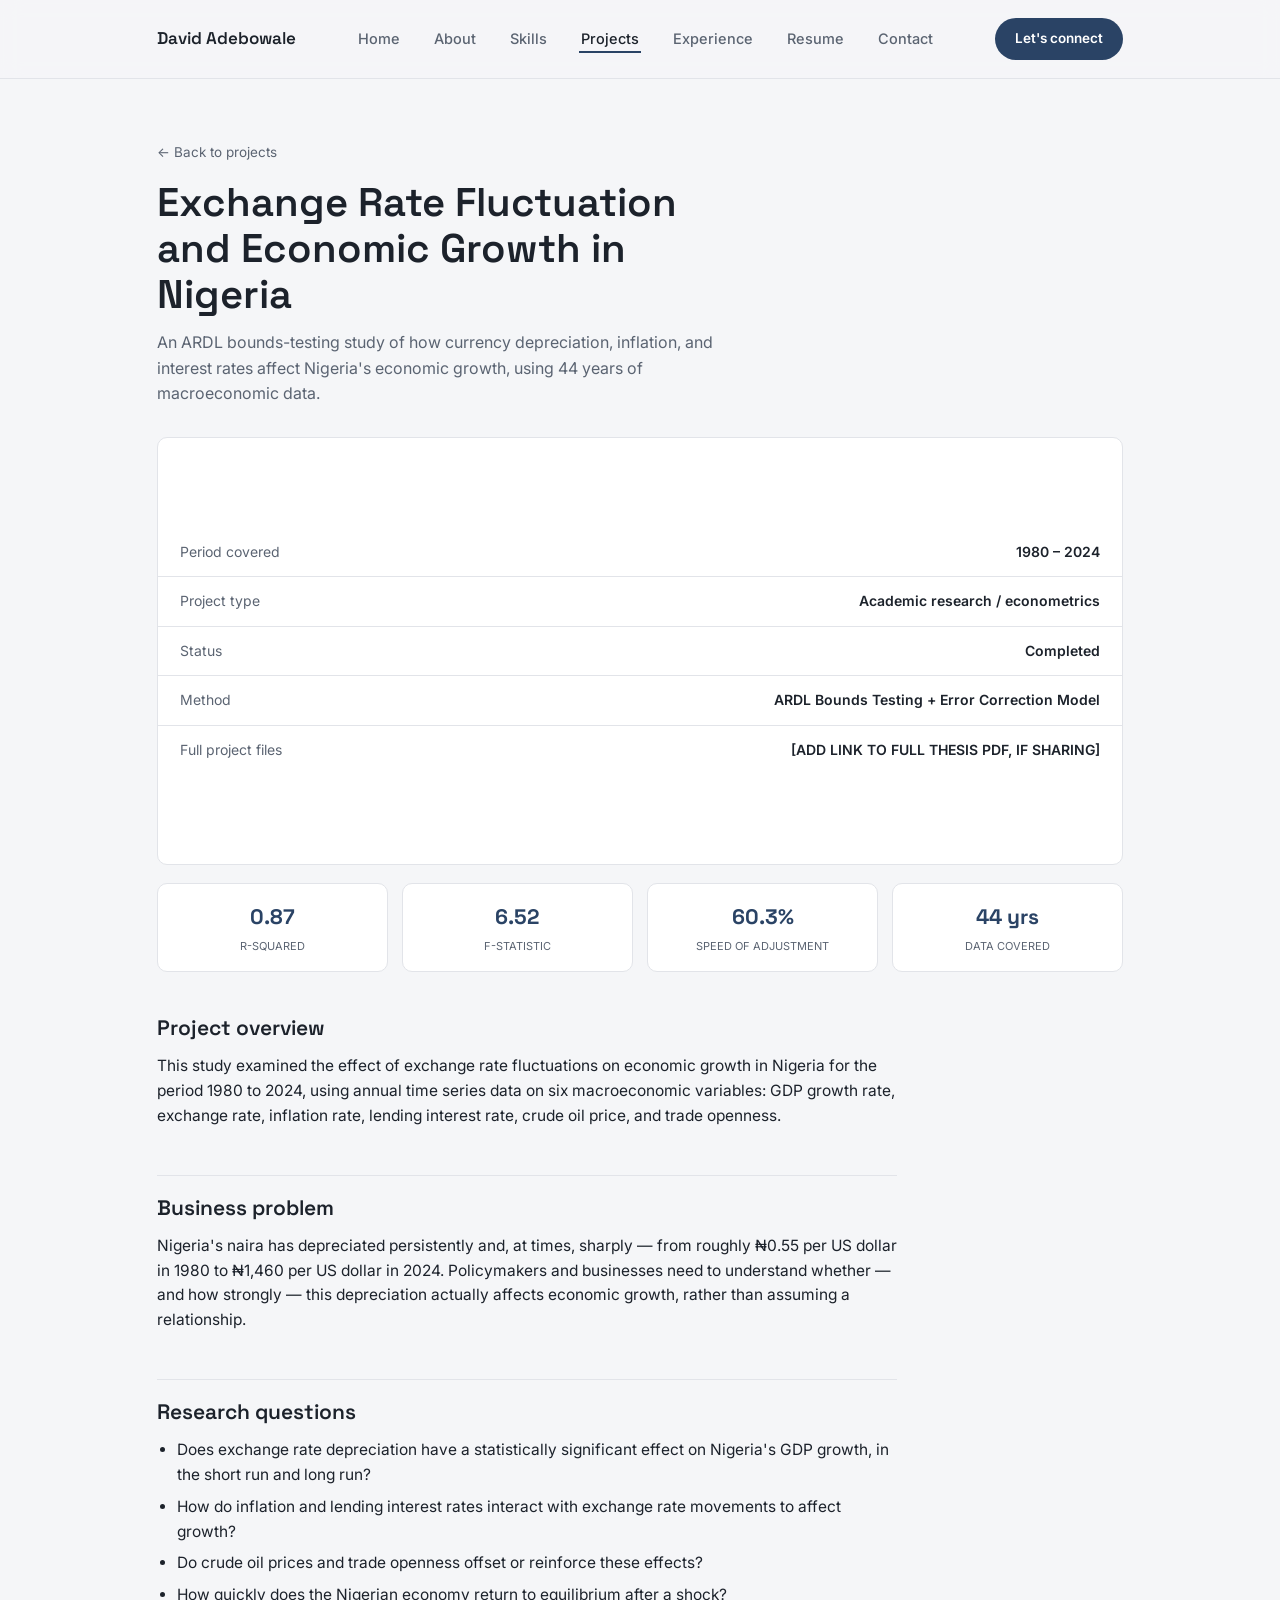
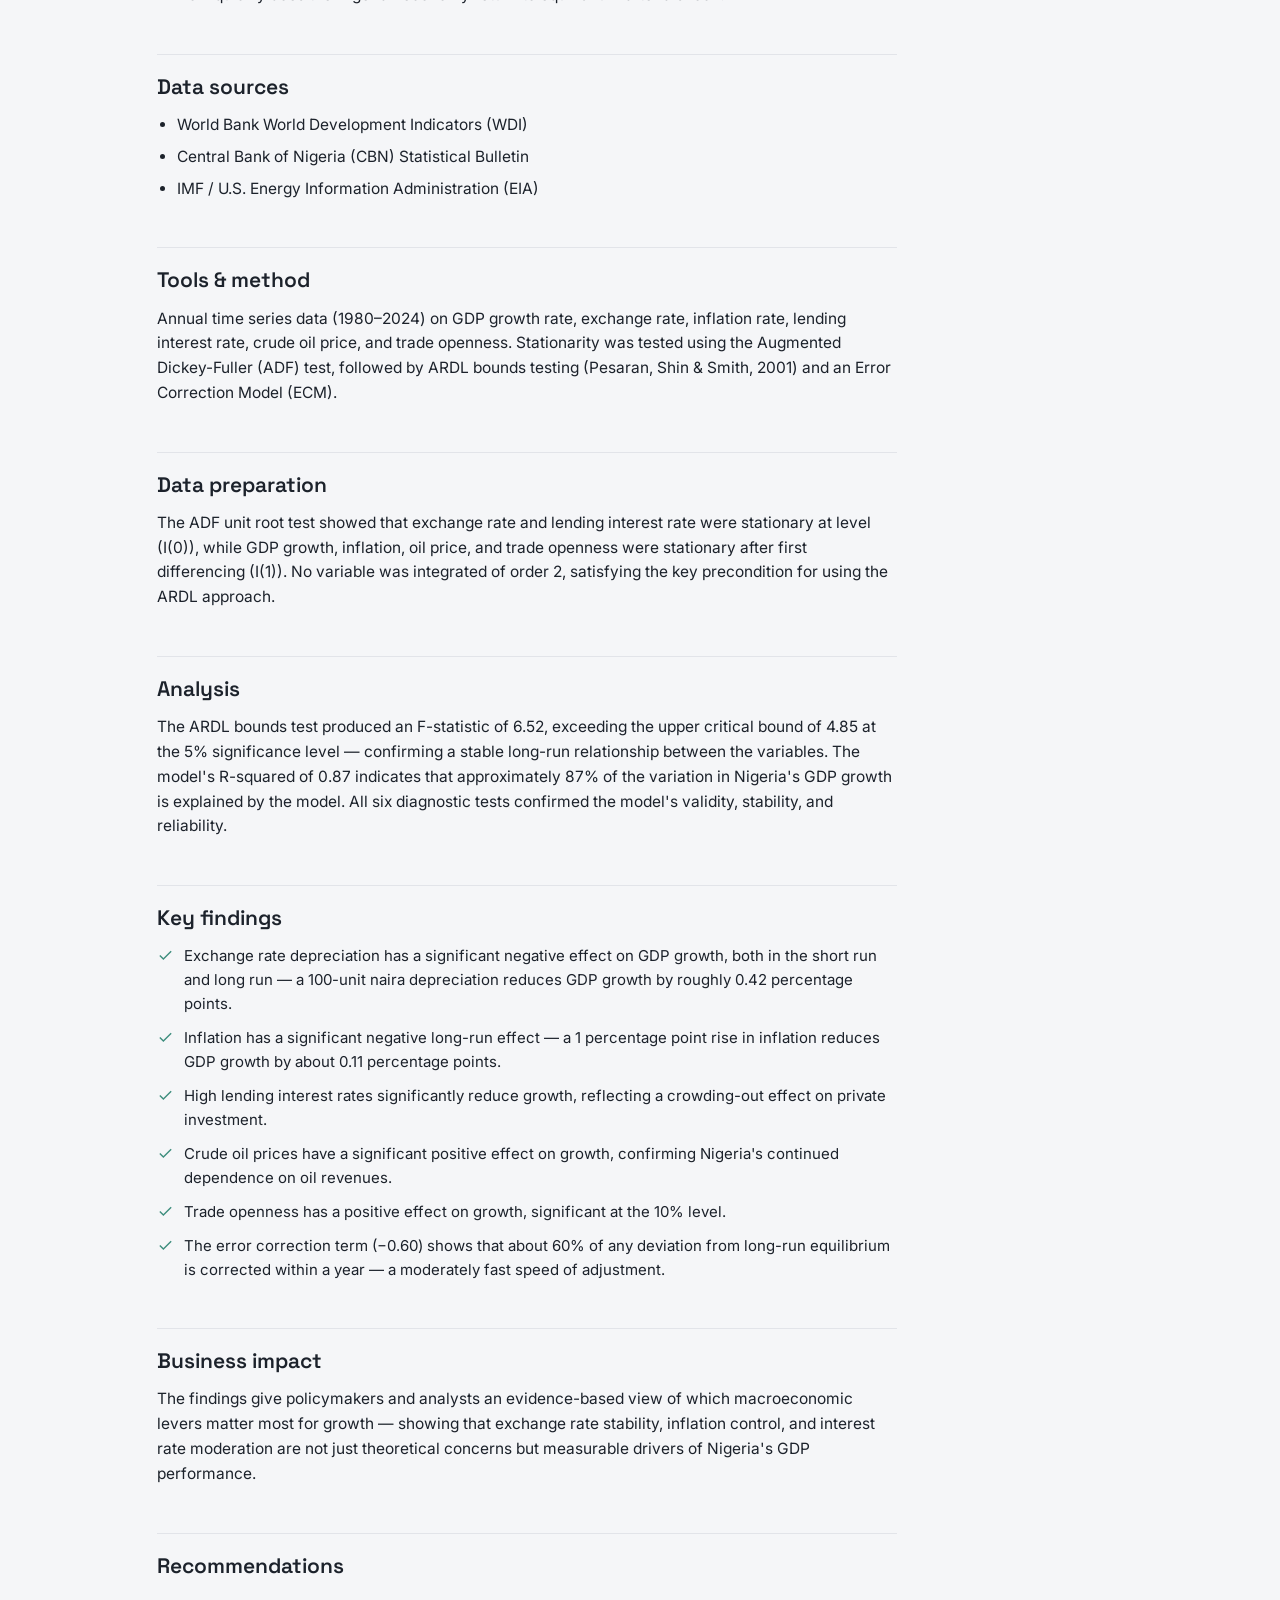
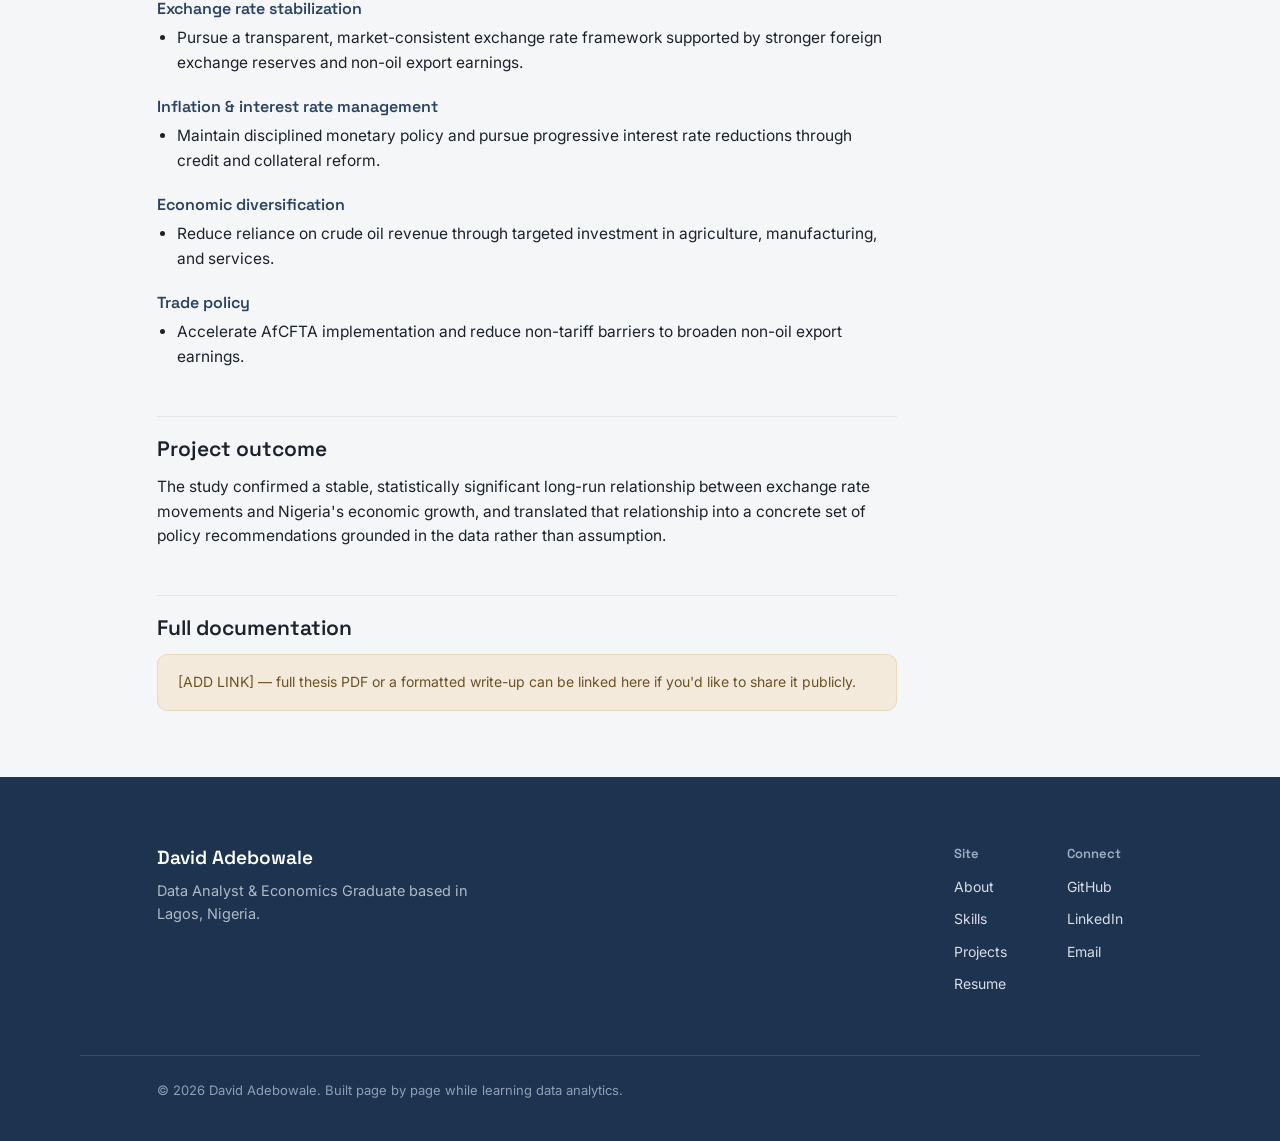
==== projects/exchange-rate-ardl.html @ de357909 "Add files via upload" ====
<!DOCTYPE html>
<html lang="en">
<head>
<meta charset="UTF-8">
<meta name="viewport" content="width=device-width, initial-scale=1.0">
<title>Exchange Rate Fluctuation and Economic Growth in Nigeria — Case Study</title>
<meta name="description" content="ARDL bounds-testing analysis of how exchange rate, inflation, and interest rates affect Nigeria's GDP growth, 1980–2024.">
<link rel="preconnect" href="https://fonts.googleapis.com">
<link href="https://fonts.googleapis.com/css2?family=Space+Grotesk:wght@500;600;700&family=Inter:wght@400;500;600&family=IBM+Plex+Mono:wght@400;500&display=swap" rel="stylesheet">
<link rel="stylesheet" href="../css/style.css">
</head>
<body>

<header class="site-header">
  <div class="nav-inner">
    <a href="../index.html" class="logo">David Adebowale</a>
    <button class="nav-toggle" aria-label="Toggle navigation" aria-expanded="false">
      <svg viewBox="0 0 24 24" fill="none" stroke="currentColor" stroke-width="1.8"><path d="M3 6h18M3 12h18M3 18h18"/></svg>
    </button>
    <ul class="nav-links">
      <li><a href="../index.html">Home</a></li>
      <li><a href="../about.html">About</a></li>
      <li><a href="../skills.html">Skills</a></li>
      <li><a href="../projects.html" class="active">Projects</a></li>
      <li><a href="../experience.html">Experience</a></li>
      <li><a href="../resume.html">Resume</a></li>
      <li><a href="../contact.html">Contact</a></li>
    </ul>
    <a href="../contact.html" class="nav-cta">Let's connect</a>
  </div>
</header>

<main>
  <div class="wrap">
    <section class="cs-hero">
      <a href="../projects.html" class="cs-back">← Back to projects</a>
      <h1>Exchange Rate Fluctuation and Economic Growth in Nigeria</h1>
      <p class="subtitle">An ARDL bounds-testing study of how currency depreciation, inflation, and interest rates affect Nigeria's economic growth, using 44 years of macroeconomic data.</p>
    </section>

    <section class="cs-meta">
      <div class="cs-meta-row"><span class="k">Period covered</span><span class="v">1980 – 2024</span></div>
      <div class="cs-meta-row"><span class="k">Project type</span><span class="v">Academic research / econometrics</span></div>
      <div class="cs-meta-row"><span class="k">Status</span><span class="v">Completed</span></div>
      <div class="cs-meta-row"><span class="k">Method</span><span class="v">ARDL Bounds Testing + Error Correction Model</span></div>
      <div class="cs-meta-row"><span class="k">Full project files</span><span class="v">[ADD LINK TO FULL THESIS PDF, IF SHARING]</span></div>
    </section>

    <div class="cs-metric-row">
      <div class="cs-metric"><div class="m-val">0.87</div><div class="m-lbl">R-SQUARED</div></div>
      <div class="cs-metric"><div class="m-val">6.52</div><div class="m-lbl">F-STATISTIC</div></div>
      <div class="cs-metric"><div class="m-val">60.3%</div><div class="m-lbl">SPEED OF ADJUSTMENT</div></div>
      <div class="cs-metric"><div class="m-val">44 yrs</div><div class="m-lbl">DATA COVERED</div></div>
    </div>

    <article class="cs-body">
      <h2>Project overview</h2>
      <p>This study examined the effect of exchange rate fluctuations on economic growth in Nigeria for the period 1980 to 2024, using annual time series data on six macroeconomic variables: GDP growth rate, exchange rate, inflation rate, lending interest rate, crude oil price, and trade openness.</p>

      <h2>Business problem</h2>
      <p>Nigeria's naira has depreciated persistently and, at times, sharply — from roughly ₦0.55 per US dollar in 1980 to ₦1,460 per US dollar in 2024. Policymakers and businesses need to understand whether — and how strongly — this depreciation actually affects economic growth, rather than assuming a relationship.</p>

      <h2>Research questions</h2>
      <ul>
        <li>Does exchange rate depreciation have a statistically significant effect on Nigeria's GDP growth, in the short run and long run?</li>
        <li>How do inflation and lending interest rates interact with exchange rate movements to affect growth?</li>
        <li>Do crude oil prices and trade openness offset or reinforce these effects?</li>
        <li>How quickly does the Nigerian economy return to equilibrium after a shock?</li>
      </ul>

      <h2>Data sources</h2>
      <ul>
        <li>World Bank World Development Indicators (WDI)</li>
        <li>Central Bank of Nigeria (CBN) Statistical Bulletin</li>
        <li>IMF / U.S. Energy Information Administration (EIA)</li>
      </ul>

      <h2>Tools &amp; method</h2>
      <p>Annual time series data (1980–2024) on GDP growth rate, exchange rate, inflation rate, lending interest rate, crude oil price, and trade openness. Stationarity was tested using the Augmented Dickey-Fuller (ADF) test, followed by ARDL bounds testing (Pesaran, Shin &amp; Smith, 2001) and an Error Correction Model (ECM).</p>

      <h2>Data preparation</h2>
      <p>The ADF unit root test showed that exchange rate and lending interest rate were stationary at level (I(0)), while GDP growth, inflation, oil price, and trade openness were stationary after first differencing (I(1)). No variable was integrated of order 2, satisfying the key precondition for using the ARDL approach.</p>

      <h2>Analysis</h2>
      <p>The ARDL bounds test produced an F-statistic of 6.52, exceeding the upper critical bound of 4.85 at the 5% significance level — confirming a stable long-run relationship between the variables. The model's R-squared of 0.87 indicates that approximately 87% of the variation in Nigeria's GDP growth is explained by the model. All six diagnostic tests confirmed the model's validity, stability, and reliability.</p>

      <h2>Key findings</h2>
      <div class="cs-finding"><svg viewBox="0 0 24 24" fill="none" stroke="currentColor" stroke-width="2"><path d="M20 6L9 17l-5-5"/></svg><span>Exchange rate depreciation has a significant negative effect on GDP growth, both in the short run and long run — a 100-unit naira depreciation reduces GDP growth by roughly 0.42 percentage points.</span></div>
      <div class="cs-finding"><svg viewBox="0 0 24 24" fill="none" stroke="currentColor" stroke-width="2"><path d="M20 6L9 17l-5-5"/></svg><span>Inflation has a significant negative long-run effect — a 1 percentage point rise in inflation reduces GDP growth by about 0.11 percentage points.</span></div>
      <div class="cs-finding"><svg viewBox="0 0 24 24" fill="none" stroke="currentColor" stroke-width="2"><path d="M20 6L9 17l-5-5"/></svg><span>High lending interest rates significantly reduce growth, reflecting a crowding-out effect on private investment.</span></div>
      <div class="cs-finding"><svg viewBox="0 0 24 24" fill="none" stroke="currentColor" stroke-width="2"><path d="M20 6L9 17l-5-5"/></svg><span>Crude oil prices have a significant positive effect on growth, confirming Nigeria's continued dependence on oil revenues.</span></div>
      <div class="cs-finding"><svg viewBox="0 0 24 24" fill="none" stroke="currentColor" stroke-width="2"><path d="M20 6L9 17l-5-5"/></svg><span>Trade openness has a positive effect on growth, significant at the 10% level.</span></div>
      <div class="cs-finding"><svg viewBox="0 0 24 24" fill="none" stroke="currentColor" stroke-width="2"><path d="M20 6L9 17l-5-5"/></svg><span>The error correction term (−0.60) shows that about 60% of any deviation from long-run equilibrium is corrected within a year — a moderately fast speed of adjustment.</span></div>

      <h2>Business impact</h2>
      <p>The findings give policymakers and analysts an evidence-based view of which macroeconomic levers matter most for growth — showing that exchange rate stability, inflation control, and interest rate moderation are not just theoretical concerns but measurable drivers of Nigeria's GDP performance.</p>

      <h2>Recommendations</h2>
      <div class="cs-rec-group">
        <h3>Exchange rate stabilization</h3>
        <ul><li>Pursue a transparent, market-consistent exchange rate framework supported by stronger foreign exchange reserves and non-oil export earnings.</li></ul>
      </div>
      <div class="cs-rec-group">
        <h3>Inflation &amp; interest rate management</h3>
        <ul><li>Maintain disciplined monetary policy and pursue progressive interest rate reductions through credit and collateral reform.</li></ul>
      </div>
      <div class="cs-rec-group">
        <h3>Economic diversification</h3>
        <ul><li>Reduce reliance on crude oil revenue through targeted investment in agriculture, manufacturing, and services.</li></ul>
      </div>
      <div class="cs-rec-group">
        <h3>Trade policy</h3>
        <ul><li>Accelerate AfCFTA implementation and reduce non-tariff barriers to broaden non-oil export earnings.</li></ul>
      </div>

      <h2>Project outcome</h2>
      <p>The study confirmed a stable, statistically significant long-run relationship between exchange rate movements and Nigeria's economic growth, and translated that relationship into a concrete set of policy recommendations grounded in the data rather than assumption.</p>

      <h2>Full documentation</h2>
      <div class="cs-placeholder-note">[ADD LINK] — full thesis PDF or a formatted write-up can be linked here if you'd like to share it publicly.</div>
    </article>
  </div>
</main>

<footer class="site-footer">
  <div class="wrap footer-inner">
    <div class="footer-brand">
      <h3>David Adebowale</h3>
      <p>Data Analyst &amp; Economics Graduate based in Lagos, Nigeria.</p>
    </div>
    <div class="footer-links">
      <div class="footer-col">
        <h4>Site</h4>
        <a href="../about.html">About</a>
        <a href="../skills.html">Skills</a>
        <a href="../projects.html">Projects</a>
        <a href="../resume.html">Resume</a>
      </div>
      <div class="footer-col">
        <h4>Connect</h4>
        <a href="[ADD GITHUB LINK]">GitHub</a>
        <a href="https://www.linkedin.com/in/david-adebowale-99b853360" target="_blank" rel="noopener">LinkedIn</a>
        <a href="mailto:davidadebowale113@gmail.com">Email</a>
      </div>
    </div>
  </div>
  <div class="wrap footer-bottom">© 2026 David Adebowale. Built page by page while learning data analytics.</div>
</footer>

<script src="../js/main.js"></script>
</body>
</html>
---- css/style.css ----
/* ============================================
   DESIGN TOKENS
   ============================================ */
:root{
  --bg: #F5F6F8;
  --surface: #FFFFFF;
  --ink: #1C222B;
  --muted: #5B6472;
  --faint: #8A93A0;
  --line: #E2E4E9;
  --primary: #2A4365;
  --primary-dark: #1E3350;
  --signal: #3E8E7E;
  --signal-soft: #E7F1EE;
  --amber-soft: #F3EADC;
  --amber: #A8792E;
  --radius-card: 10px;
  --radius-pill: 999px;
  --max: 1120px;
}

*{ box-sizing: border-box; }
html{ scroll-behavior: smooth; }
body{
  margin:0;
  background: var(--bg);
  color: var(--ink);
  font-family: 'Inter', sans-serif;
  line-height: 1.6;
  -webkit-font-smoothing: antialiased;
}
h1,h2,h3,h4{
  font-family: 'Space Grotesk', sans-serif;
  font-weight: 600;
  line-height: 1.15;
  margin: 0;
}
p{ margin: 0; }
a{ color: inherit; text-decoration: none; }
img{ max-width: 100%; display:block; }
:focus-visible{ outline: 2px solid var(--primary); outline-offset: 3px; }
::selection{ background: var(--primary); color: #fff; }

.wrap{ max-width: var(--max); margin: 0 auto; padding: 0 6vw; }

/* ============================================
   NAV
   ============================================ */
.site-header{
  position: sticky; top:0; z-index: 100;
  background: rgba(245,246,248,0.9);
  backdrop-filter: blur(10px);
  border-bottom: 1px solid var(--line);
}
.nav-inner{
  display:flex; align-items:center; justify-content:space-between;
  padding: 18px 6vw;
  max-width: var(--max); margin:0 auto;
}
.logo{ font-family:'Space Grotesk',sans-serif; font-weight:600; font-size:17px; color:var(--ink); }
.nav-links{
  display:flex; gap: 30px; list-style:none; margin:0; padding:0;
  font-size: 14.5px; font-weight:500; color: var(--muted);
}
.nav-links a{ padding: 4px 2px; border-bottom: 2px solid transparent; }
.nav-links a:hover, .nav-links a.active{ color: var(--ink); border-color: var(--primary); }
.nav-cta{
  font-size:13.5px; font-weight:600; padding:10px 20px; border-radius: var(--radius-pill);
  background: var(--primary); color:#fff;
}
.nav-cta:hover{ background: var(--primary-dark); }
.nav-toggle{ display:none; background:none; border:none; cursor:pointer; padding:6px; }
.nav-toggle svg{ width:24px; height:24px; color:var(--ink); }

@media (max-width: 880px){
  .nav-links{
    position:fixed; top:64px; left:0; right:0; background: var(--surface);
    flex-direction:column; gap:0; border-bottom:1px solid var(--line);
    max-height:0; overflow:hidden; transition:max-height .25s ease;
  }
  .nav-links.open{ max-height: 320px; }
  .nav-links li{ border-bottom:1px solid var(--line); }
  .nav-links a{ display:block; padding:16px 6vw; border-bottom:none; }
  .nav-toggle{ display:block; }
  .nav-cta{ display:none; }
}

/* ============================================
   BUTTONS
   ============================================ */
.btn{
  display:inline-flex; align-items:center; gap:8px;
  font-size:14.5px; font-weight:600; padding:13px 24px;
  border-radius: var(--radius-pill); border: 1px solid transparent;
  cursor:pointer;
}
.btn-primary{ background: var(--primary); color:#fff; }
.btn-primary:hover{ background: var(--primary-dark); }
.btn-outline{ border-color: var(--line); color: var(--ink); background:transparent; }
.btn-outline:hover{ border-color: var(--primary); color: var(--primary); }
.btn-row{ display:flex; gap:14px; flex-wrap:wrap; }

/* ============================================
   SECTIONS / TYPE UTILITIES
   ============================================ */
section{ padding: 90px 0; }
.section-head{ max-width: 60ch; margin-bottom: 46px; }
.section-head h2{ font-size: clamp(1.7rem, 3vw, 2.2rem); }
.section-head p{ color: var(--muted); margin-top: 12px; font-size: 16px; }

.tag{
  font-size:12.5px; font-weight:600; padding:5px 12px; border-radius: var(--radius-pill);
}
.tag-progress{ background: var(--amber-soft); color: var(--amber); }
.tag-done{ background: var(--signal-soft); color: var(--signal); }
.tag-planned{ background: var(--line); color: var(--muted); }

/* placeholder blocks (photo / images not yet supplied) */
.placeholder{
  border: 1.5px dashed #C9CDD4; background: #FBFBFC; border-radius: var(--radius-card);
  display:flex; flex-direction:column; align-items:center; justify-content:center; gap:10px;
  color: var(--faint); text-align:center; padding: 20px;
}
.placeholder svg{ width:30px; height:30px; opacity:.7; }
.placeholder span{ font-size:12.5px; max-width:26ch; }

/* ============================================
   FOOTER
   ============================================ */
.site-footer{ background: var(--primary-dark); color: #E7ECF2; padding: 70px 0 40px; margin-top: 40px;}
.footer-inner{ display:flex; justify-content:space-between; flex-wrap:wrap; gap: 40px; }
.footer-brand h3{ color:#fff; font-size:19px; }
.footer-brand p{ color:#AEB9C6; margin-top:10px; max-width:36ch; font-size:14.5px; }
.footer-links{ display:flex; gap:60px; flex-wrap:wrap; }
.footer-col h4{ font-size:13px; color:#9FB0C2; font-weight:600; margin-bottom:14px; }
.footer-col a{ display:block; font-size:14px; color:#D6DEE7; margin-bottom:10px; }
.footer-col a:hover{ color:#fff; }
.footer-bottom{ border-top:1px solid rgba(255,255,255,0.12); margin-top:50px; padding-top:24px; font-size:13px; color:#8FA0B3; }

@media (prefers-reduced-motion: reduce){
  html{ scroll-behavior:auto; }
  *{ transition:none !important; animation:none !important; }
}

/* ============================================
   GLOBAL MOBILE REFINEMENTS (Stage 8)
   ============================================ */
@media (max-width: 600px){
  section{ padding: 56px 0; }
  .nav-inner{ padding: 14px 6vw; }
  .logo{ font-size:15.5px; }
}

/* Contact page: stack each contact row instead of squeezing
   the label and button onto one line */
@media (max-width: 480px){
  .direct-item{ flex-direction:column; align-items:flex-start; gap:12px; }
  .direct-item .btn{ width:100%; justify-content:center; }
}

/* ============================================
   CASE STUDY (project detail pages)
   ============================================ */
.cs-hero{ padding: 60px 0 0; }
.cs-back{ font-size:13.5px; color:var(--muted); }
.cs-hero h1{ font-size: clamp(1.8rem, 4vw, 2.5rem); margin-top:16px; max-width:22ch; }
.cs-hero .subtitle{ margin-top:12px; color:var(--muted); font-size:16px; max-width:56ch; }

.cs-meta{ background:var(--surface); border:1px solid var(--line); border-radius:var(--radius-card); margin: 30px 0 10px; overflow:hidden; }
.cs-meta-row{ display:flex; justify-content:space-between; padding:13px 22px; border-bottom:1px solid var(--line); font-size:14px; }
.cs-meta-row:last-child{ border-bottom:none; }
.cs-meta-row .k{ color:var(--muted); }
.cs-meta-row .v{ font-weight:600; text-align:right; }
.cs-meta-row .v a{ color:var(--primary); text-decoration:underline; }

.cs-body{ max-width: 74ch; padding: 20px 0 10px; }
.cs-body h2{ font-size:21px; margin-top:46px; margin-bottom:14px; padding-top:20px; border-top:1px solid var(--line); }
.cs-body h2:first-child{ margin-top:0; padding-top:0; border-top:none; }
.cs-body h3{ font-size:16px; margin-top:22px; margin-bottom:8px; }
.cs-body p{ color:var(--ink); font-size:15.5px; margin-bottom:14px; }
.cs-body ul{ margin:0 0 14px; padding-left:20px; color:var(--ink); font-size:15.5px; }
.cs-body li{ margin-bottom:7px; }
.cs-body code{ font-family:'IBM Plex Mono',monospace; background:var(--bg); padding:2px 6px; border-radius:4px; font-size:13.5px; }
.cs-body pre{ background:#1C222B; color:#E7ECF2; padding:18px 20px; border-radius:10px; overflow-x:auto; font-family:'IBM Plex Mono',monospace; font-size:13px; line-height:1.6; margin:14px 0 18px; }

.cs-finding{ display:flex; gap:10px; align-items:flex-start; margin-bottom:10px; font-size:15px; }
.cs-finding svg{ width:17px; height:17px; color:var(--signal); flex-shrink:0; margin-top:3px; }

.cs-rec-group{ margin-bottom:18px; }
.cs-rec-group h3{ color:var(--primary); }

.cs-metric-row{ display:grid; grid-template-columns:repeat(4,1fr); gap:14px; margin: 18px 0 24px; }
.cs-metric{ background:var(--surface); border:1px solid var(--line); border-radius:var(--radius-card); padding:16px; text-align:center; }
.cs-metric .m-val{ font-family:'Space Grotesk',sans-serif; font-size:21px; font-weight:700; color:var(--primary); }
.cs-metric .m-lbl{ font-size:11px; color:var(--muted); margin-top:4px; }
@media (max-width:700px){ .cs-metric-row{ grid-template-columns:1fr 1fr; } }

.cs-placeholder-note{ background:var(--amber-soft); border:1px solid #E7D9BC; border-radius:var(--radius-card); padding:16px 20px; font-size:14px; color:#6B5222; margin-bottom:16px; }

.cs-chart{ margin: 18px 0 26px; border:1px solid var(--line); border-radius:var(--radius-card); overflow:hidden; background:#fff; }
.cs-chart img{ width:100%; display:block; }
.cs-chart-cap{ font-size:13px; color:var(--muted); padding:12px 16px; border-top:1px solid var(--line); }
.cs-download-row{ display:flex; gap:12px; flex-wrap:wrap; margin: 10px 0 6px; }
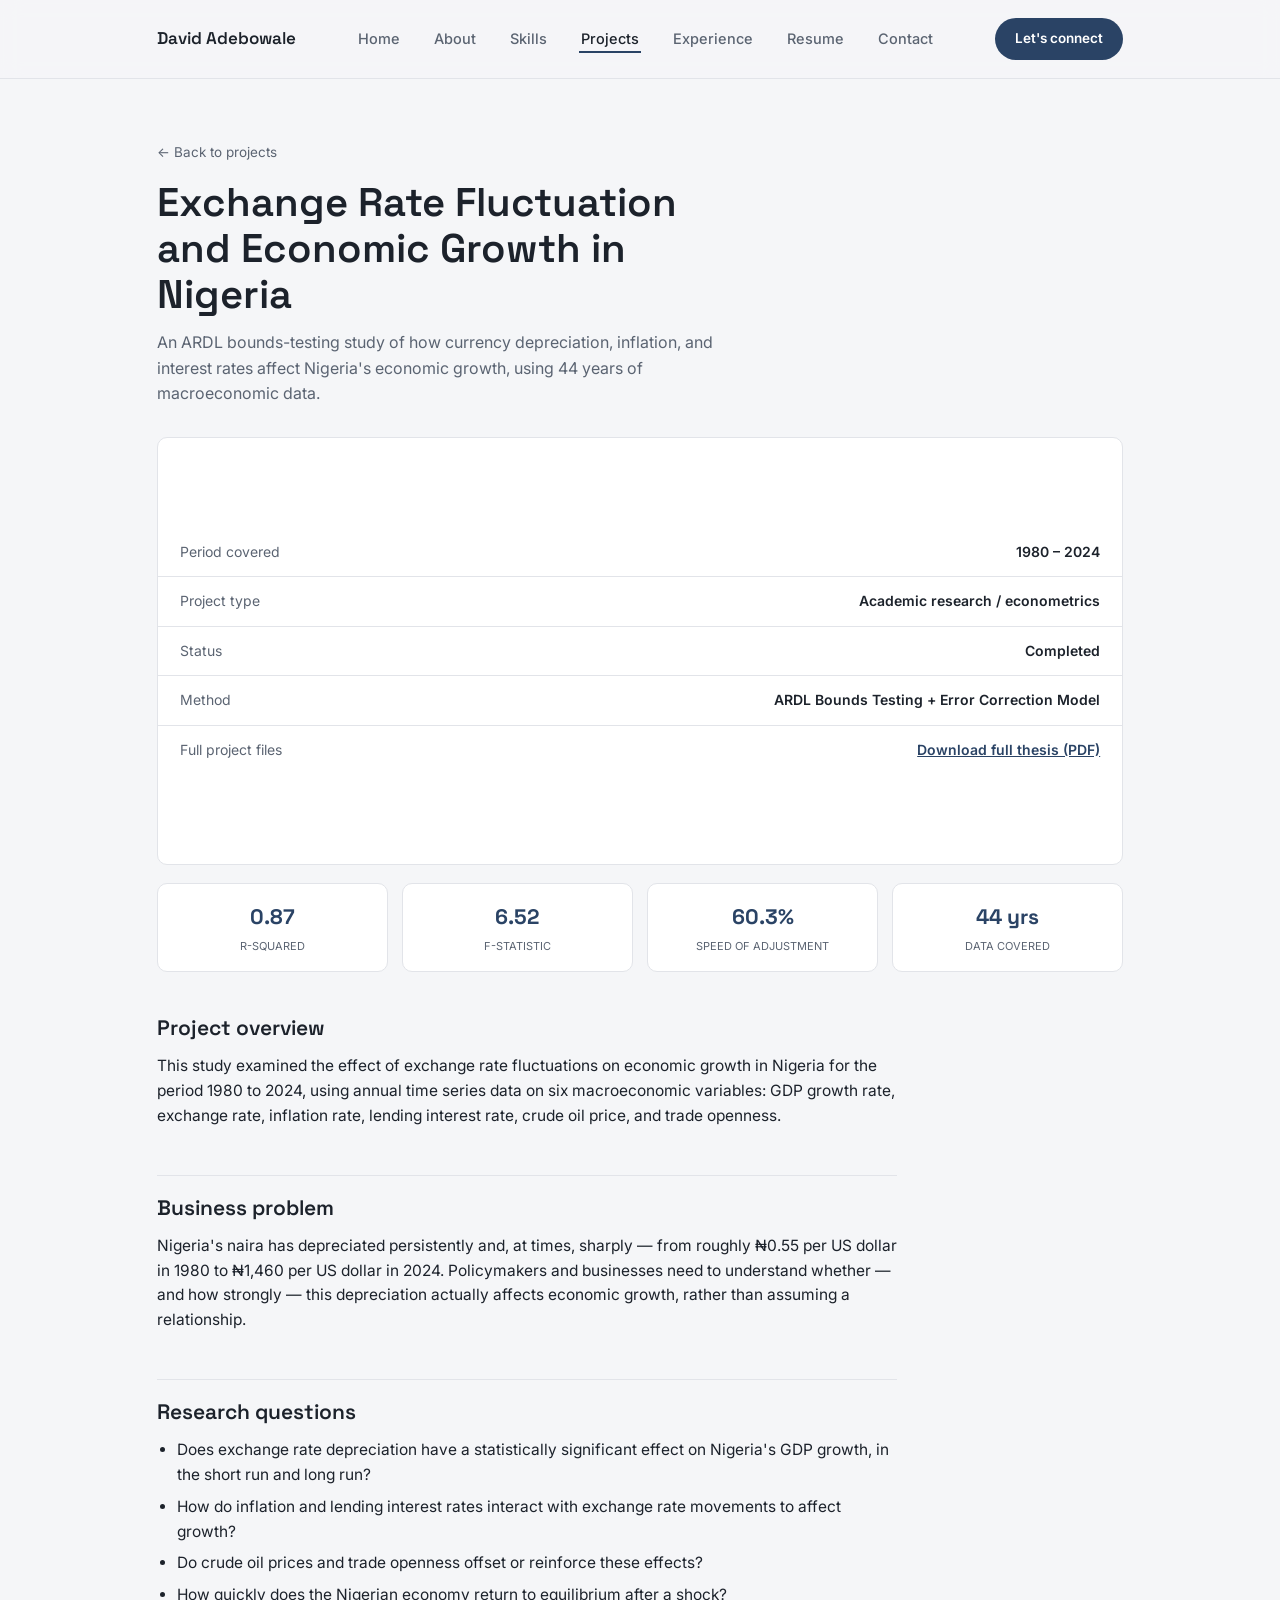
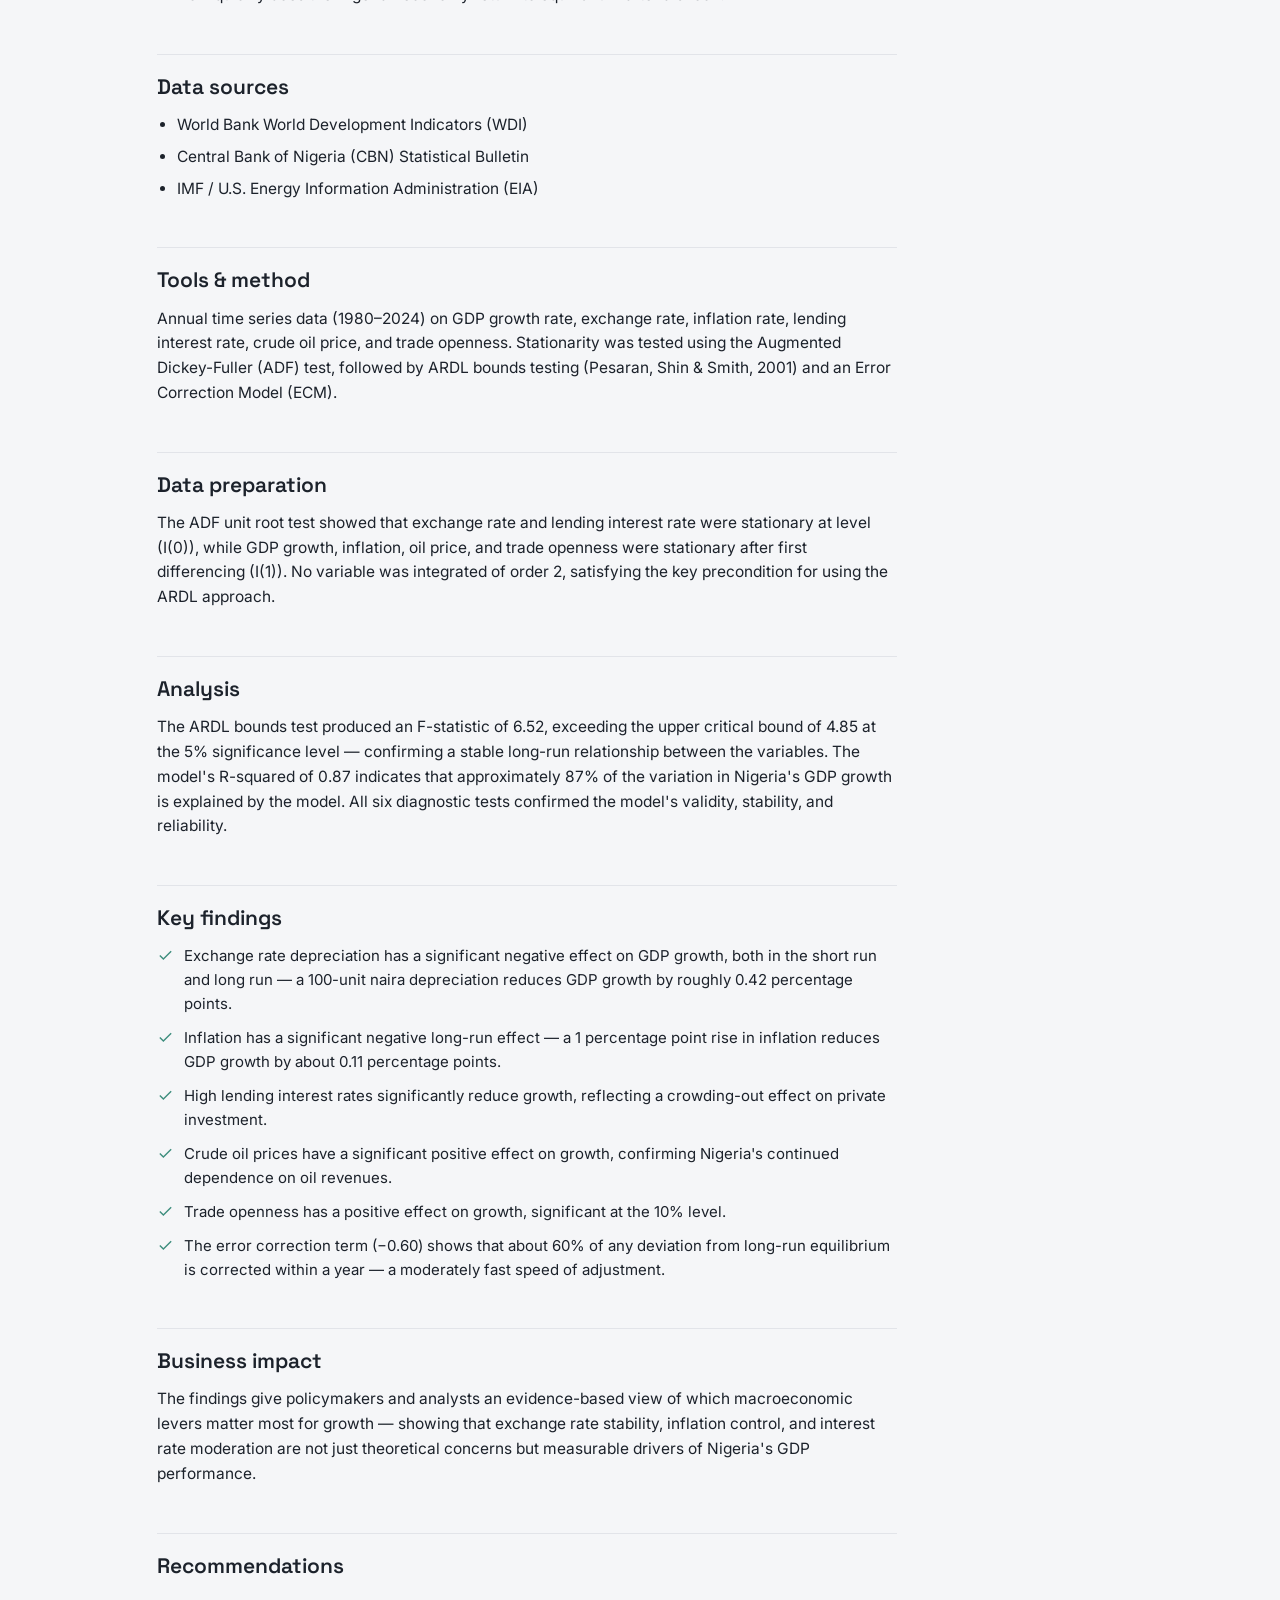
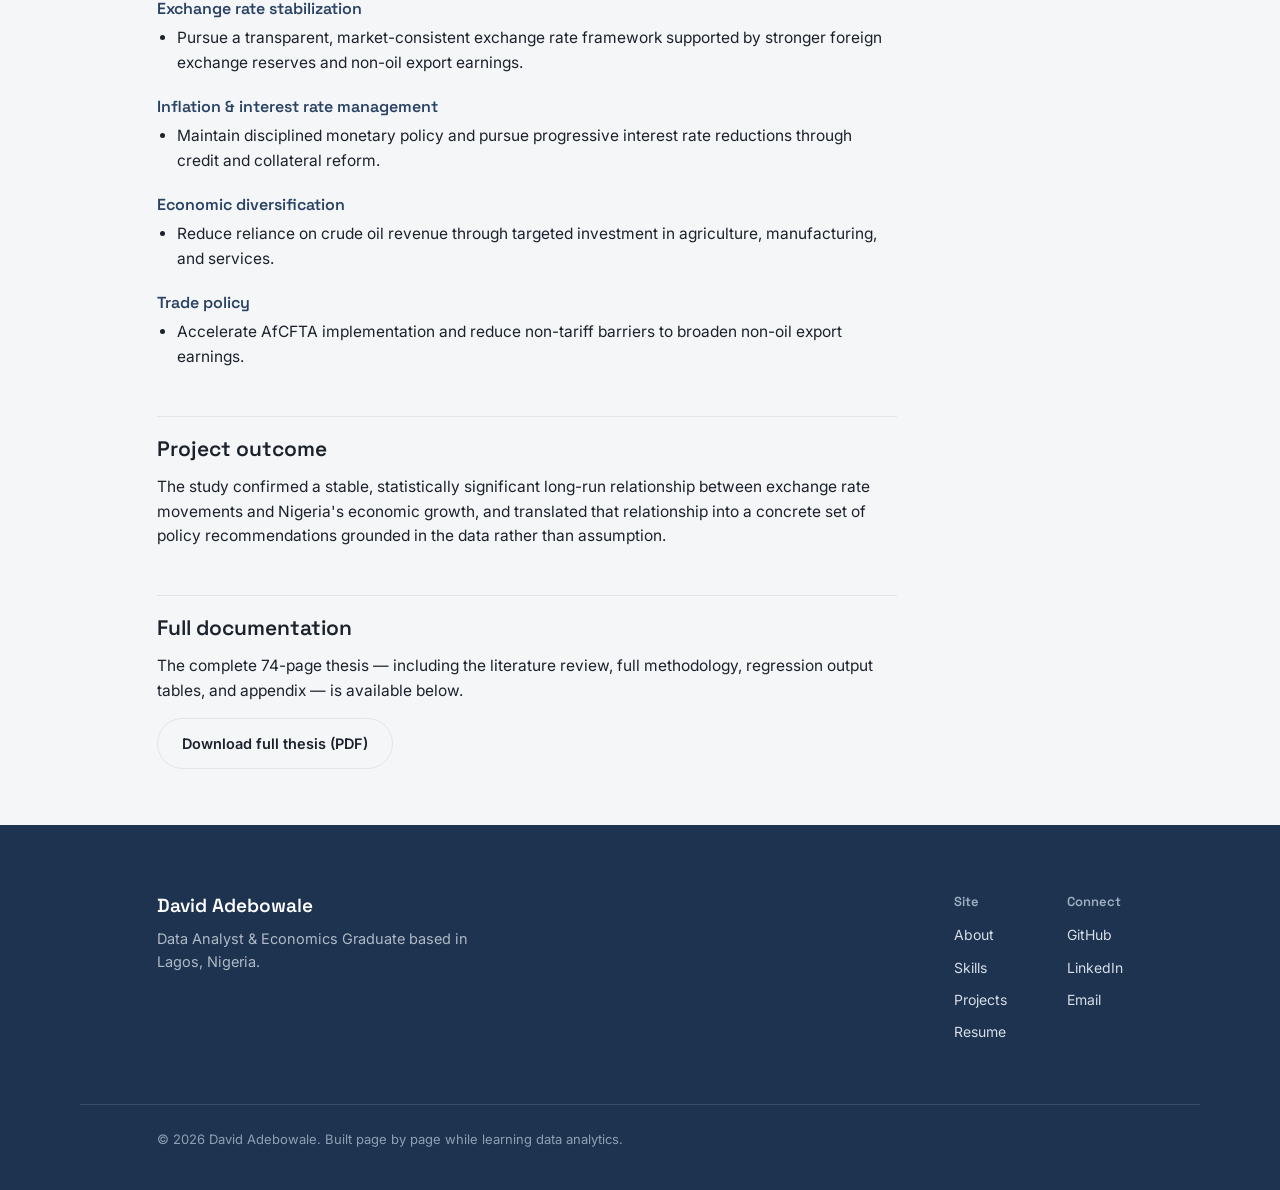
==== commit dd8fe1b9: "Add files via upload" ====
--- a/projects/exchange-rate-ardl.html
+++ b/projects/exchange-rate-ardl.html
@@ -43,7 +43,7 @@
       <div class="cs-meta-row"><span class="k">Project type</span><span class="v">Academic research / econometrics</span></div>
       <div class="cs-meta-row"><span class="k">Status</span><span class="v">Completed</span></div>
       <div class="cs-meta-row"><span class="k">Method</span><span class="v">ARDL Bounds Testing + Error Correction Model</span></div>
-      <div class="cs-meta-row"><span class="k">Full project files</span><span class="v">[ADD LINK TO FULL THESIS PDF, IF SHARING]</span></div>
+      <div class="cs-meta-row"><span class="k">Full project files</span><span class="v"><a href="../assets/downloads/ADEBOWALE_Full_Project_Exchange_Rate_ARDL.pdf">Download full thesis (PDF)</a></span></div>
     </section>
 
     <div class="cs-metric-row">
@@ -117,7 +117,10 @@
       <p>The study confirmed a stable, statistically significant long-run relationship between exchange rate movements and Nigeria's economic growth, and translated that relationship into a concrete set of policy recommendations grounded in the data rather than assumption.</p>
 
       <h2>Full documentation</h2>
-      <div class="cs-placeholder-note">[ADD LINK] — full thesis PDF or a formatted write-up can be linked here if you'd like to share it publicly.</div>
+      <p>The complete 74-page thesis — including the literature review, full methodology, regression output tables, and appendix — is available below.</p>
+      <div class="cs-download-row">
+        <a href="../assets/downloads/ADEBOWALE_Full_Project_Exchange_Rate_ARDL.pdf" class="btn btn-outline">Download full thesis (PDF)</a>
+      </div>
     </article>
   </div>
 </main>
